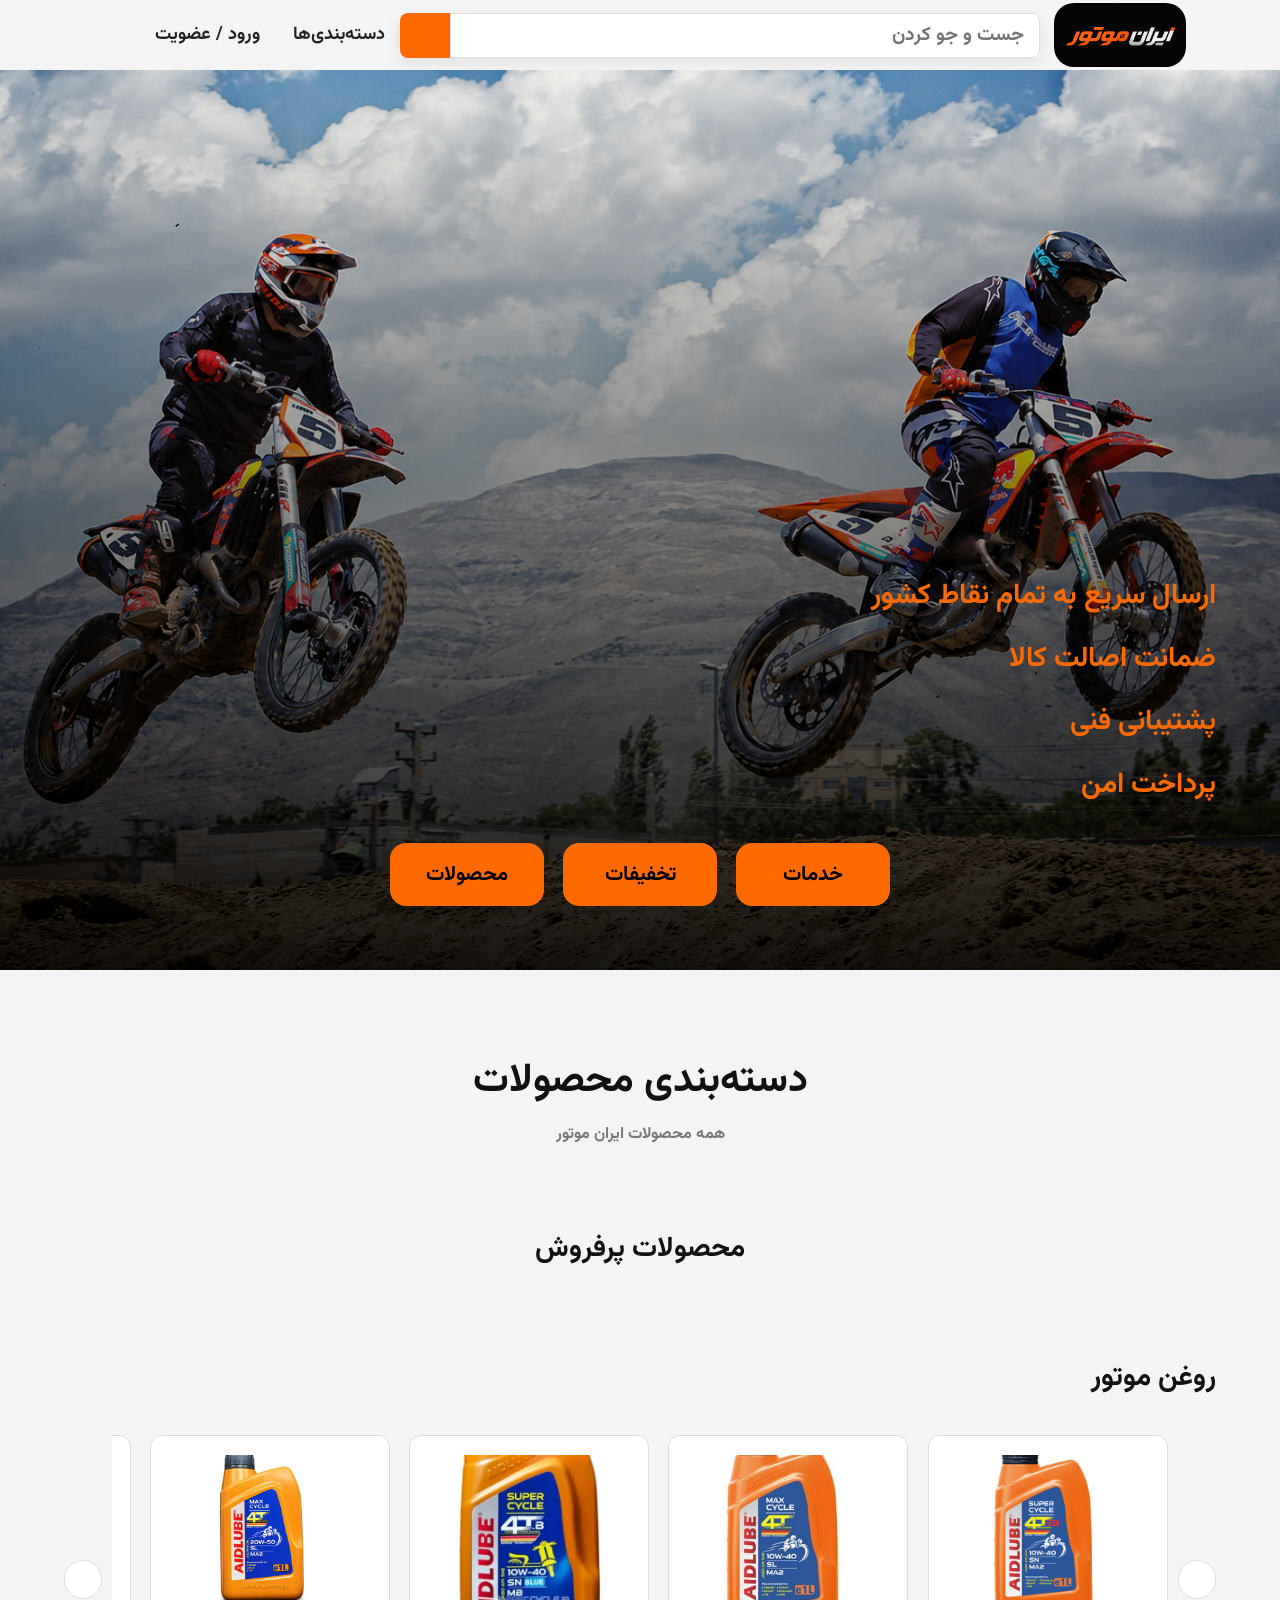
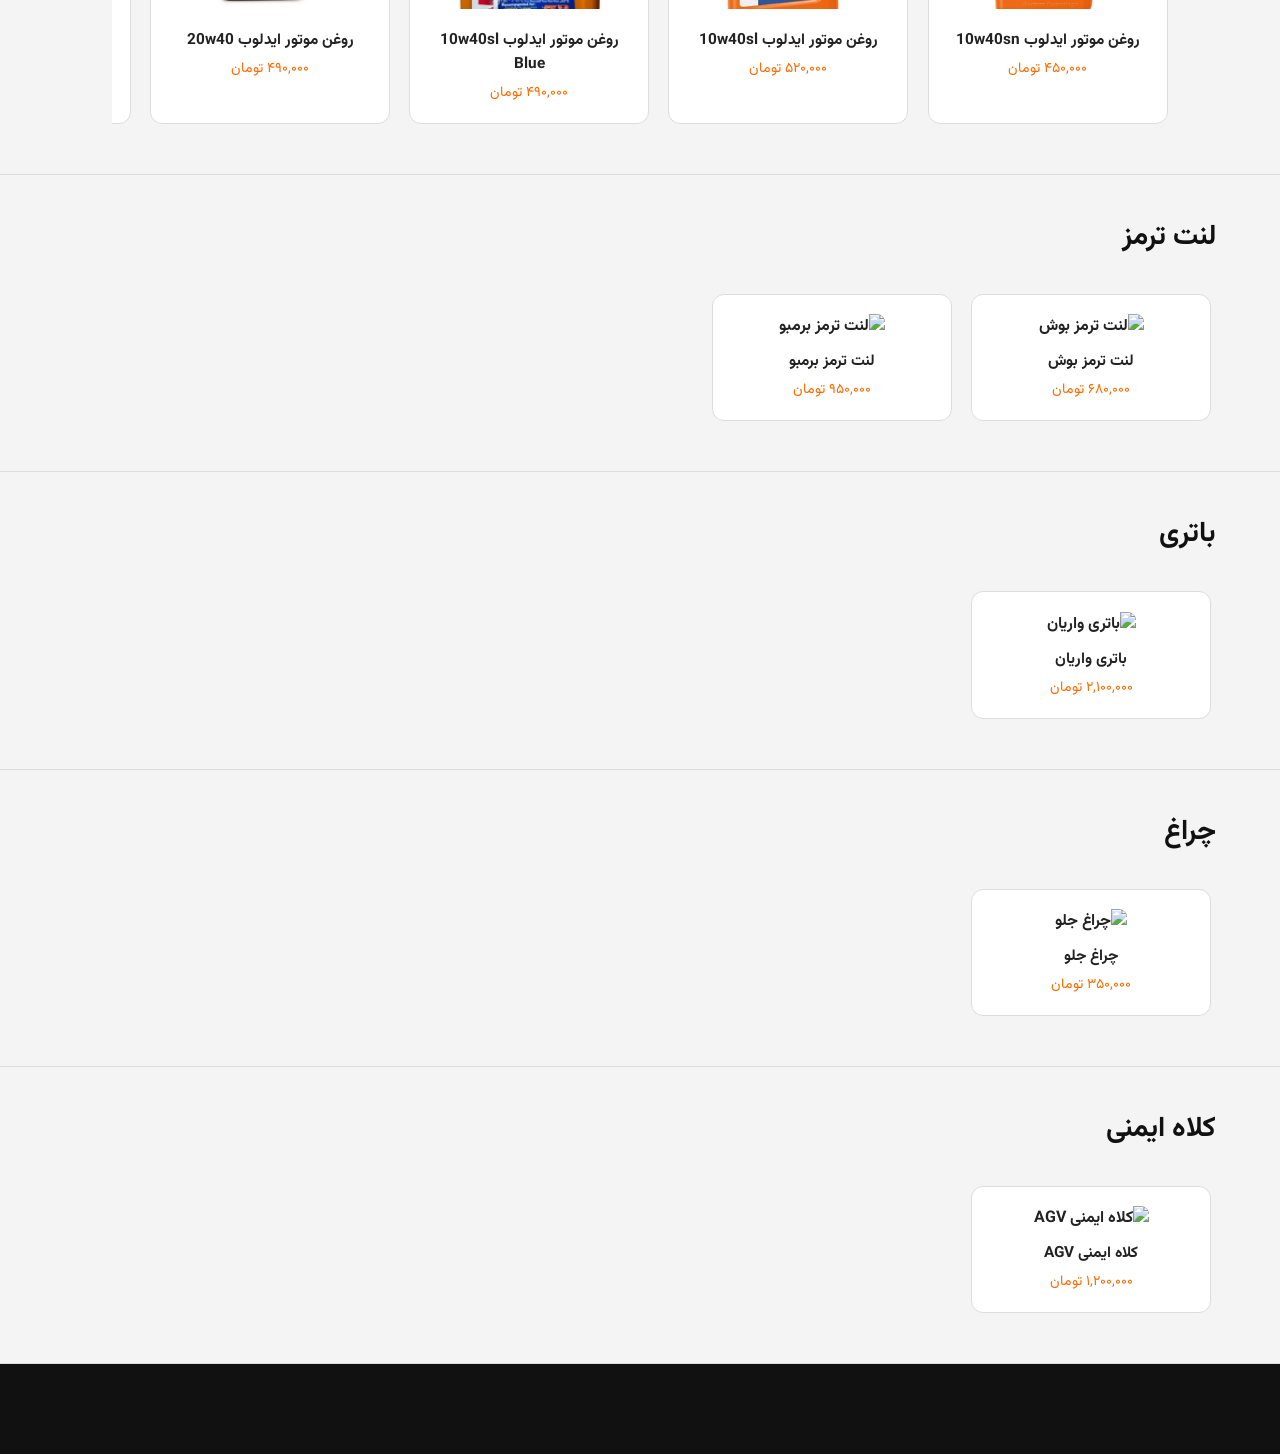
==== index.html @ cbb724d8 "First commit" ====
<!DOCTYPE html>
<html lang="en">
<head>
    <meta charset="UTF-8">
    <meta name="viewport" content="width=device-width, initial-scale=1.0">
    <script src="https://kit.fontawesome.com/5148003471.js" crossorigin="anonymous"></script>
    <title>Iran Motor</title>
    <link rel="stylesheet" href="css/style.css">
    <link rel="icon" href="img/ChatGPT Image Jul 18, 2026, 03_03_11 PM.png">
</head>
<body>
    <header>
        <div class="header">
            <div class="left" dir="rtl">
                <div class="category">
                    <div class="category-btn" id="categoryBtn">
                        <i class="fa-solid fa-bars"></i>
                        <span>دسته‌بندی‌ها</span>
                        <i class="fa-solid fa-chevron-down" id="i"></i>
                    </div>
                    <div class="category-menu" id="categoryMenu">
                        <a href="#">روغن موتور</a>
                        <a href="#">لنت ترمز</a>
                        <a href="#">باتری</a>
                        <a href="#">چراغ</a>
                        <a href="#">کلاه ایمنی</a>
                    </div>
                </div>

                <div class="login">
                    <i class="fa-regular fa-user" id="usericon"></i>
                    <span>ورود / عضویت </span>
                </div>
                <div class="cart">
                    <i class="fa-solid fa-cart-shopping"></i>
                </div>
            </div>
            <div class="center">
                <div class="search">
                    <button>
                        <i class="fa-solid fa-magnifying-glass"></i>
                    </button>
                    <input type="text" placeholder="جست و جو کردن " dir="rtl">
                </div>
            </div>
            <div class="right" dir="ltr">
                <img src="img/logo.png" alt="ایران موتور" class="logo">
            </div>
        </div>
    </header>

    <div class="main">

        <div class="hero">
            <div class="txthero" dir="rtl">
                <p>
                    ارسال سریع به تمام نقاط کشور
                    <i class="fa-solid fa-truck-fast"></i>
                </p>
                <p>
                    ضمانت اصالت کالا
                    <i class="fa-solid fa-award"></i>
                </p>
                <p>
                    پشتیبانی فنی
                    <i class="fa-solid fa-headset"></i>
                </p>
                <p>
                    پرداخت امن
                    <i class="fa-solid fa-shield-halved"></i>
                </p>
            </div>
            <div class="btnhero">
                <button class="stuffbtn">محصولات</button>
                <button class="offs">تخفیفات</button>
                <button class="khadamatbtn">خدمات</button>
            </div>
        </div>

        <section class="categories">
            <div class="section-title">
                <h2>دسته‌بندی محصولات</h2>
                <p>همه محصولات ایران موتور</p>
            </div>
        </section>

        <h2 class="slider-title" style="text-align:center; padding: 0 0 20px;">محصولات پرفروش</h2>

        <div class="categories-wrapper">

            <!-- دسته: روغن موتور -->
            <section class="products-slider" dir="rtl">
                <h2 class="slider-title">روغن موتور</h2>
                <div class="slider-wrapper">
                    <button class="slider-btn slider-btn-right" data-slider="oilSlider">
                        <i class="fa-solid fa-chevron-right"></i>
                    </button>
                    <div class="slider-track" id="oilSlider">
                        <div class="product-card">
                            <img src="img/aidlob-oil-10w40sn.png" alt="روغن موتور ایدلوب 10w40sn">
                            <h3>روغن موتور ایدلوب 10w40sn</h3>
                            <p class="price">۴۵۰,۰۰۰ تومان</p>
                        </div>
                        <div class="product-card">
                            <img src="img/aidlob-10w40sl" alt="روغن موتور ایدلوب 10w40sl">
                            <h3>روغن موتور ایدلوب 10w40sl</h3>
                            <p class="price">۵۲۰,۰۰۰ تومان</p>
                        </div>
                        <div class="product-card">
                            <img src="img/aidlob-10w40slblues.png" alt="روغن موتور ایدلوب 10w40sl Blue">
                            <h3>روغن موتور ایدلوب 10w40sl Blue</h3>
                            <p class="price">۴۹۰,۰۰۰ تومان</p>
                        </div>
                        <div class="product-card">
                            <img src="img/aidlob-20w50.png" alt="روغن موتور ایدلوب 20w40">
                            <h3>روغن موتور ایدلوب 20w40</h3>
                            <p class="price">۴۹۰,۰۰۰ تومان</p>
                        </div>
                        <div class="product-card">
                            <img src="img/niromotor-10w40sl.png" alt="روغن موتور نیرو موتور 10w40sl">
                            <h3>روغن موتور نیرو موتور 10w40sl</h3>
                            <p class="price">۴۹۰,۰۰۰ تومان</p>
                        </div>
                        <div class="product-card">
                            <img src="img/niromotor020w50sl.png" alt="روغن موتور نیرو موتور 20w50sl">
                            <h3>روغن موتور نیرو موتور 20w50sl</h3>
                            <p class="price">۴۹۰,۰۰۰ تومان</p>
                        </div>
                        <div class="product-card">
                            <img src="img/niromotor-10w30sl.png" alt="روغن موتور نیرو موتور 10-30">
                            <h3>روغن موتور نیرو موتور 10-30</h3>
                            <p class="price">۴۹۰,۰۰۰ تومان</p>
                        </div>
                        <div class="product-card">
                            <img src="img/niromotor-10w30sl.png" alt="روغن موتور نیرو موتور 10-30">
                            <h3>روغن موتور نیرو موتور 10-30</h3>
                            <p class="price">۴۹۰,۰۰۰ تومان</p>
                        </div>
                        <div class="product-card">
                            <img src="img/honda.png" alt="روغن موتور نیرو موتور 10-30">
                            <h3>روغن موتور هندا اصلی</h3>
                            <p class="price">۴۹۰,۰۰۰ تومان</p>
                        </div>
                         <div class="product-card">
                            <img src="img/yamalob.png" alt="روغن موتور نیرو موتور 10-30">
                            <h3>روغن موتور یامالوب اصلی</h3>
                            <p class="price">۴۹۰,۰۰۰ تومان</p>
                        </div>
                    </div>
                    <button class="slider-btn slider-btn-left" data-slider="oilSlider">
                        <i class="fa-solid fa-chevron-left"></i>
                    </button>
                </div>
            </section>

            <!-- دسته: لنت ترمز -->
            <section class="products-slider" dir="rtl">
                <h2 class="slider-title">لنت ترمز</h2>
                <div class="slider-wrapper">
                    <button class="slider-btn slider-btn-right" data-slider="brakeSlider">
                        <i class="fa-solid fa-chevron-right"></i>
                    </button>
                    <div class="slider-track" id="brakeSlider">
                        <div class="product-card">
                            <img src="img/product2.jpg" alt="لنت ترمز بوش">
                            <h3>لنت ترمز بوش</h3>
                            <p class="price">۶۸۰,۰۰۰ تومان</p>
                        </div>
                        <div class="product-card">
                            <img src="img/product8.jpg" alt="لنت ترمز برمبو">
                            <h3>لنت ترمز برمبو</h3>
                            <p class="price">۹۵۰,۰۰۰ تومان</p>
                        </div>
                    </div>
                    <button class="slider-btn slider-btn-left" data-slider="brakeSlider">
                        <i class="fa-solid fa-chevron-left"></i>
                    </button>
                </div>
            </section>

            <!-- دسته: باتری -->
            <section class="products-slider" dir="rtl">
                <h2 class="slider-title">باتری</h2>
                <div class="slider-wrapper">
                    <button class="slider-btn slider-btn-right" data-slider="batterySlider">
                        <i class="fa-solid fa-chevron-right"></i>
                    </button>
                    <div class="slider-track" id="batterySlider">
                        <div class="product-card">
                            <img src="img/product3.jpg" alt="باتری واریان">
                            <h3>باتری واریان</h3>
                            <p class="price">۲,۱۰۰,۰۰۰ تومان</p>
                        </div>
                    </div>
                    <button class="slider-btn slider-btn-left" data-slider="batterySlider">
                        <i class="fa-solid fa-chevron-left"></i>
                    </button>
                </div>
            </section>

            <!-- دسته: چراغ -->
            <section class="products-slider" dir="rtl">
                <h2 class="slider-title">چراغ</h2>
                <div class="slider-wrapper">
                    <button class="slider-btn slider-btn-right" data-slider="lightSlider">
                        <i class="fa-solid fa-chevron-right"></i>
                    </button>
                    <div class="slider-track" id="lightSlider">
                        <div class="product-card">
                            <img src="img/product4.jpg" alt="چراغ جلو">
                            <h3>چراغ جلو</h3>
                            <p class="price">۳۵۰,۰۰۰ تومان</p>
                        </div>
                    </div>
                    <button class="slider-btn slider-btn-left" data-slider="lightSlider">
                        <i class="fa-solid fa-chevron-left"></i>
                    </button>
                </div>
            </section>

            <!-- دسته: کلاه ایمنی -->
            <section class="products-slider" dir="rtl">
                <h2 class="slider-title">کلاه ایمنی</h2>
                <div class="slider-wrapper">
                    <button class="slider-btn slider-btn-right" data-slider="helmetSlider">
                        <i class="fa-solid fa-chevron-right"></i>
                    </button>
                    <div class="slider-track" id="helmetSlider">
                        <div class="product-card">
                            <img src="img/product5.jpg" alt="کلاه ایمنی AGV">
                            <h3>کلاه ایمنی AGV</h3>
                            <p class="price">۱,۲۰۰,۰۰۰ تومان</p>
                        </div>
                    </div>
                    <button class="slider-btn slider-btn-left" data-slider="helmetSlider">
                        <i class="fa-solid fa-chevron-left"></i>
                    </button>
                </div>
            </section>

        </div><!-- پایان categories-wrapper -->

    </div><!-- پایان main -->

    <footer>
        <div class="footer"></div>
    </footer>

    <script src="js/scipt.js"></script>
</body>
</html>
---- css/style.css ----
@font-face {
    font-family: "vazirRegular";
    src: url(/font/Vazirmatn-Regular.ttf);
    font-weight: 400;
}
@font-face {
    font-family: "vazirBold";
    src: url(/font/Vazirmatn-Bold.ttf);
    font-weight: 700;
}
*{
    margin: 0;
    padding: 0;
    box-sizing: border-box;
}
:root{
    --primary: #FF6A00;
    --primary-hover: #FF8C1A;
    --dark: #111111;
    --dark-light: #1E1E1E;
    --background: #F4F4F4;
    --card: #FFFFFF;
    --text: #222222;
    --text-light: #777777;
    --border: #DDDDDD;
    --success: #28A745;
    --danger: #DC3545;
}

body{
    background: var(--background);
    font-family: "vazirBold", sans-serif;
    color: var(--text);
}

.header{
    width: 100%;
    height: 70px;
    display: flex;
    align-items: center;
    justify-content: space-between;
    padding: 0 80px;
    position: relative;
    z-index: 1001;
}

.left{
    height: 100%;
    flex: 1;
    display: flex;
    justify-content: flex-start;
    align-items: center;
    gap: 10px;
    font-family: "vazirBold", sans-serif;
    font-size: large;
}
.center{
    height: 100%;
    flex: 2;
    display: flex;
    justify-content: center;
    align-items: center;
}
.right{
    height: 100%;
    flex: 0.5;
    display: flex;
    justify-content: center;
    align-items: center;
}
.logo{
    height:clamp(45px,5vw,70px);
    width: auto;
    border-radius: 20px;
}

.main{
    width: 100%;
    /* min-height: 200vh; */
    background: var(--background);
    overflow-x: hidden;
}

.footer{
    width: 100%;
    height: 10vh;
    background: var(--dark);
}
.txtlogo{
    font-size: x-large;
    padding: 20px;
}
.search{
    width: 100%;
    max-width: 700px;
    display: flex;
    align-items: center;
    box-shadow:0 5px 15px rgba(0,0,0,.08);
}
.search input{
    flex: 1;
    height: 45px;
    border: 1px solid #ddd;
    border-radius: 0 8px 8px 0;
    padding: 0 15px;
    outline: none;
    font-family: "vazirBold", sans-serif;
    font-size: clamp(14px, 1.5vw, 20px);
    
}
.search button{
    width: 50px;
    height: 45px;
    border: none;
    background: var(--primary);
    color: white;
    border-radius: 8px 0 0 8px;
    cursor: pointer;
}
.category{
    display: flex;
    align-items: center;
    gap: 8px;
    cursor: pointer;
    padding: 10px 15px;
    border-radius: 8px;
    transition: 0.3s;
    position: relative;
}
.category:hover{
    background: #ececec;
}
.cart{
    width: 45px;
    height: 45px;
    display: flex;
    justify-content: center;
    align-items: center;
    border-radius: 8px;
    cursor: pointer;
    transition: 0.3s;
}
.cart:hover{
    background: #ececec;
}
.login{
    display: flex;
    align-items: center;
    gap: 8px;
    cursor: pointer;
    transition: 0.3s;
    border-radius: 8px;
}
.login:hover{
    background: #ececec;
}
.category-menu{
    position: absolute;
    top: 55px;
    right: 0;
    width: 220px;
    background: white;
    border-radius: 10px;
    box-shadow: 0 5px 15px rgba(0,0,0,.15);
    display: none;
    overflow: hidden;
    z-index: 2000;
}
.category-menu a{
    display: block;
    padding: 15px;
    color: #222;
    text-decoration: none;
    transition: .3s;
}
.category-menu a:hover{
    background: #f3f3f3;
}
.show{
    display: block;
}

.hero{
    width: 100%;
    min-height: 100svh;
    min-height: 100vh;
    min-height: 100dvh;
    display: flex;
    flex-direction: column;
    background:
        linear-gradient(to top, rgba(0,0,0,.9), transparent),
        url("../img/IMG_9050.PNG") center/cover no-repeat;
    
    justify-content: flex-end;
    gap: clamp(20px, 4vh, 60px);
    opacity: 0;
    z-index: 1;
    animation: heroFade 1.2s ease forwards;
    padding: clamp(20px, 5vw, 80px);
    position: relative;
}

@keyframes heroFade{
    from{ opacity: 0; transform: translateY(40px); }
    to{ opacity: 1; transform: translateY(0); }
}

.stuffbtn, .offs, .khadamatbtn{
    padding: clamp(10px, 1.2vw, 20px) clamp(20px, 2.5vw, 40px);
    width: clamp(120px, 12vw, 180px);;
    font-size: clamp(14px, 1.6vw, 26px);
    font-family: "vazirBold", sans-serif;
    background-color: var(--primary);
    border: none;
    border-radius: 16px;
}
.stuffbtn:hover, .offs:hover, .khadamatbtn:hover{
    cursor: pointer;
    background: var(--primary-hover);
    transition: 0.3s;
}

@keyframes herobtnfade{
    from{ opacity: 0; transform: translateY(40px); }
    to{ opacity: 1; transform: translateY(0); }
}

.txthero{
    font-family: "vazirBold", sans-serif;
    color: #FF6A00;
    display: flex;
    flex-direction: column;
    align-items: right;
    gap: clamp(10px, 1.5vw, 20px);
    align-self: flex-end;
    
}
.txthero p{
    display: flex;
    align-items: center;
    gap: 8px;
    white-space: nowrap;
    font-size: clamp(11px, 2.2vw, 32px);
}

.btnhero{
    display: flex;
    flex-direction: row;
    align-items: center;
    justify-content: center;
    flex-wrap: wrap;
    gap: clamp(10px, 1.5vw, 25px);
    opacity: 0;
    animation: herobtnfade 2s ease forwards;
}

/* risponsive */
@media (max-width:768px){
    .header{
        padding: 0 20px;
        flex-direction: column;
        height: auto;
        gap: 15px;
    }
    .search{
        max-width: 100%;
    }
    .hero{
        min-height: 60vh;
        height: auto;
        width: 100%;
        gap: clamp(15px, 3vh, 30px);
        padding: clamp(15px, 5vw, 30px);
        background-position:100% center;
    }
    .login span{
        display: none;
    }
    .login{
        width: 45px;
        height: 45px;
        display: flex;
        align-items: center;
        justify-content: center;
        gap: 8px;
        cursor: pointer;
        transition: 0.3s;
        border-radius: 8px;
    }
    .category-btn span{
        display: none;
    }
    .category-btn #i{
        display: none;
    }
    .logo{
        height: 45px;
    }
    .left,
    .center,
    .right{
        width: 100%;
    }
    .right{
        order: 1;
    }
    .left{
        order: 2;
    }
    .center{
        order: 3;
    }
    .txthero p{
        font-size: clamp(11px, 3vw, 18px);
    }
    .btnhero{
        gap: clamp(8px, 2vw, 15px);
    }
}
@media (max-width:992px){
    .header {
        padding: 0 40px;
    }
    .category-cards{

    grid-template-columns:repeat(2,1fr);

    }
}
@media (max-width:576px){
    .header{
        padding: 0 12px;
    }
    .category-cards{

    grid-template-columns:1fr;

    }
}
.section-title{
    font-family: "vazirBold" , sans-serif;
    text-align: center;

}
.categories{
    width:100%;
    padding:80px 8%;
}
.section-title h2{
    font-size:40px;
    color:var(--dark);
}
.section-title p{
    color:var(--text-light);
    margin-top:10px;
}
.category-cards{
    display: flex;
    flex-direction: column;
    gap: 20px;
    background: var(--background);
    border-radius:15px;
    padding:25px;
    text-align:center;
    cursor:pointer;
    transition:.3s;
    box-shadow:0 5px 20px rgba(0,0,0,.08);
}
.category-card img{
    height: 90px;
    width: 90px;
    object-fit: contain;
    margin-bottom: 20px;
}
.category-card h3{
    font-size: 20px;
}
.category-card:hover{
    transform:translateY(-8px);
    box-shadow:0 12px 30px rgba(0,0,0,.15);
}
.products-slider{
    width: 100%;
    padding: clamp(20px, 4vw, 40px) clamp(20px, 5vw, 80px);
    background: var(--background);
    border-bottom: 1px solid var(--border);
}

.slider-title{
    font-family: "vazirBold", sans-serif;
    font-size: clamp(18px, 2.2vw, 28px);
    color: var(--dark);
    margin-bottom: clamp(15px, 2vw, 25px);
    text-align: right;
}

.slider-wrapper{
    position: relative;
    display: flex;
    align-items: center;
    gap: 10px;
}

.slider-track{
    display: flex;
    gap: clamp(15px, 1.5vw, 25px);
    overflow-x: auto;
    scroll-behavior: smooth;
    scroll-snap-type: x mandatory;
    padding: 10px 5px;
    /* اسکرول‌بار رو مخفی کن */
    scrollbar-width: none;
    -ms-overflow-style: none;
    flex: 1 1 0;
    min-width: 0;
}
.slider-track::-webkit-scrollbar{
    display: none;
}

.product-card{
    flex: 0 0 auto;
    scroll-snap-align: start;
    width: clamp(160px, 20vw, 240px);
    background: var(--card);
    border: 1px solid var(--border);
    border-radius: 12px;
    padding: clamp(12px, 1.5vw, 20px);
    text-align: center;
    transition: 0.3s;
    cursor: pointer;
}
.product-card:hover{
    box-shadow: 0 8px 20px rgba(0,0,0,.1);
    transform: translateY(-5px);
}
.product-card img{
    width: 100%;
    height: clamp(100px, 12vw, 160px);
    object-fit: cover;
    border-radius: 8px;
    margin-bottom: 10px;
}
.product-card h3{
    font-family: "vazirBold", sans-serif;
    font-size: clamp(13px, 1.2vw, 17px);
    color: var(--text);
    margin-bottom: 6px;
}
.product-card .price{
    font-family: "vazirRegular", sans-serif;
    font-size: clamp(12px, 1.1vw, 15px);
    color: var(--primary);
}

.slider-btn{
    flex-shrink: 0;
    width: clamp(35px, 3vw, 45px);
    height: clamp(35px, 3vw, 45px);
    border-radius: 50%;
    border: 1px solid var(--border);
    background: var(--card);
    color: var(--primary);
    font-size: clamp(14px, 1.3vw, 18px);
    display: flex;
    align-items: center;
    justify-content: center;
    cursor: pointer;
    transition: 0.3s;
    z-index: 5;
}
.slider-btn:hover{
    background: var(--primary);
    color: white;
}

@media (max-width: 768px){
    .slider-btn{
        display: none; /* تو موبایل کاربر با انگشت سوایپ می‌کنه */
    }
    .product-card{
        width: clamp(140px, 42vw, 180px);
    }
}
.slider-track h3{
    font-family: "vazirBold" , sans-serif;
}
.slider-track p{
    font-family: "vazirRegular" , sans-serif;
}
.categories-wrapper{
    width: 100%;
    display: flex;
    flex-direction: column;
    min-width: 0;
}
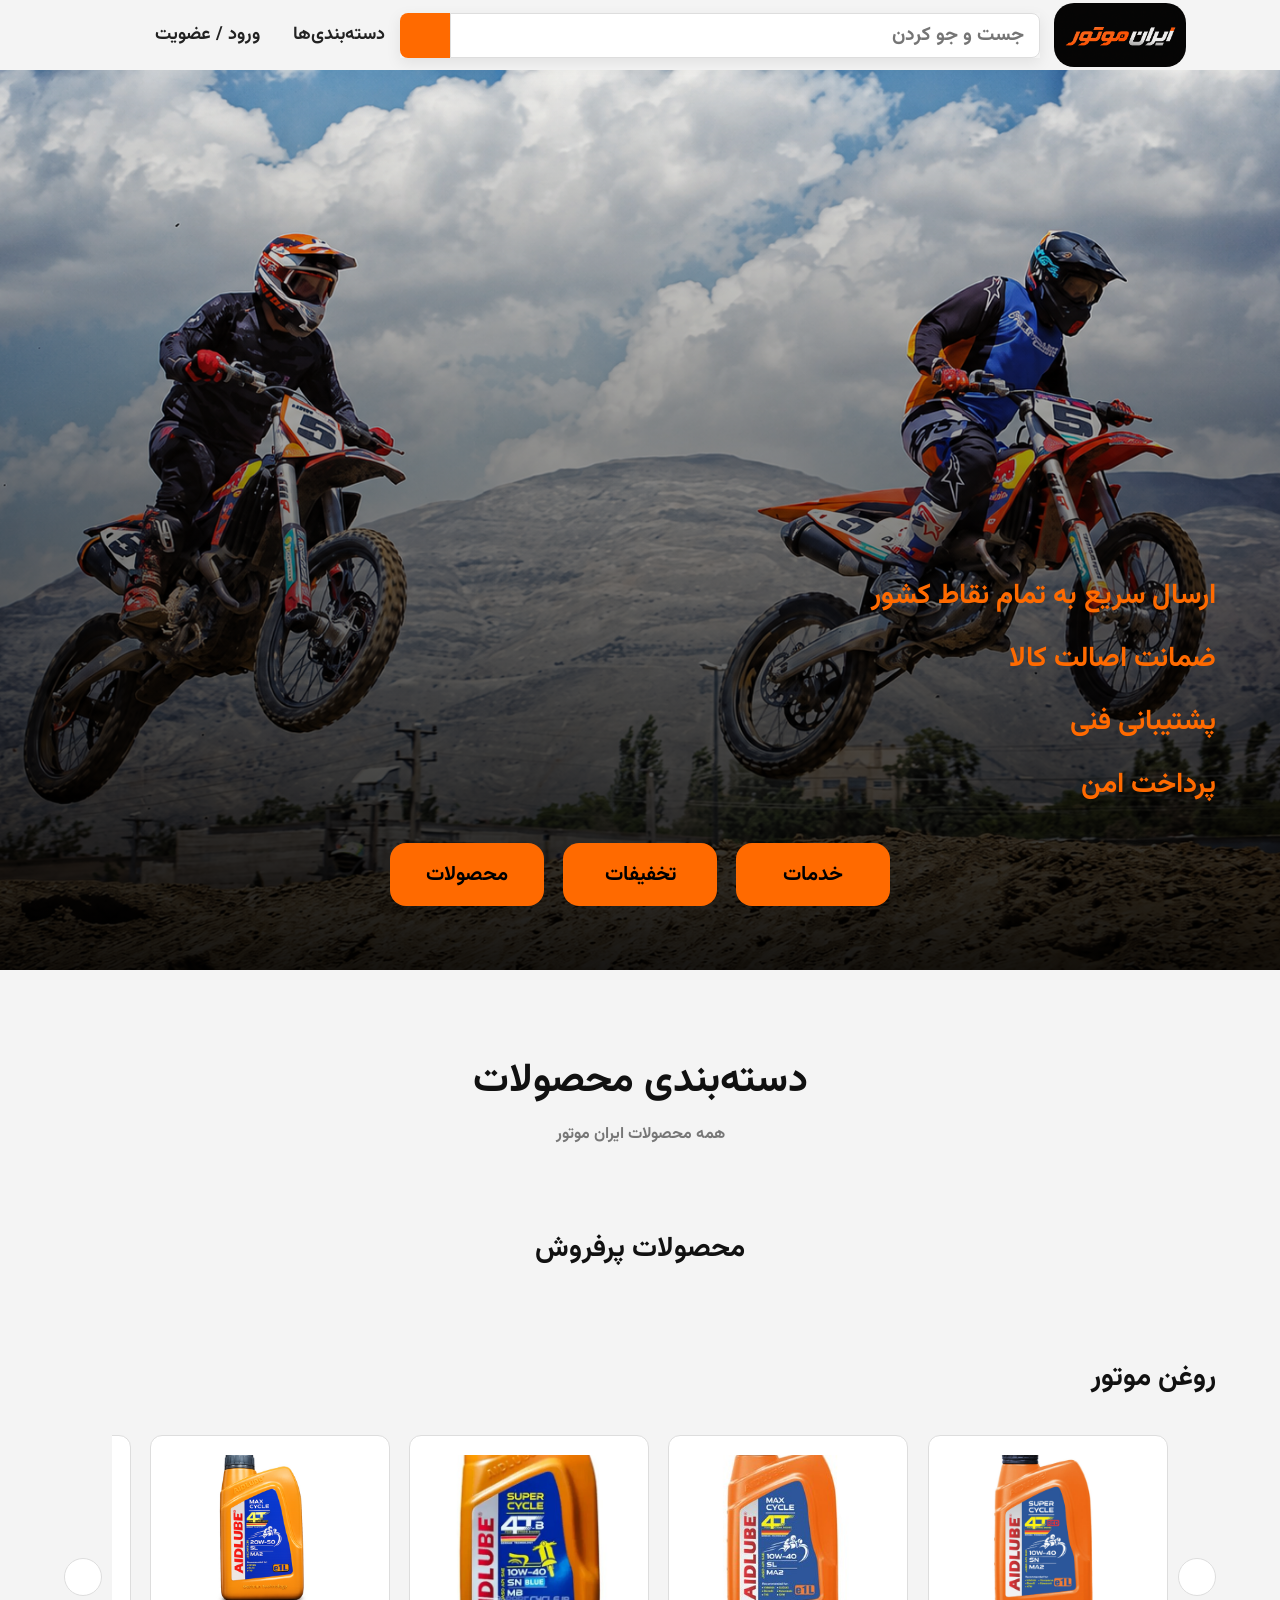
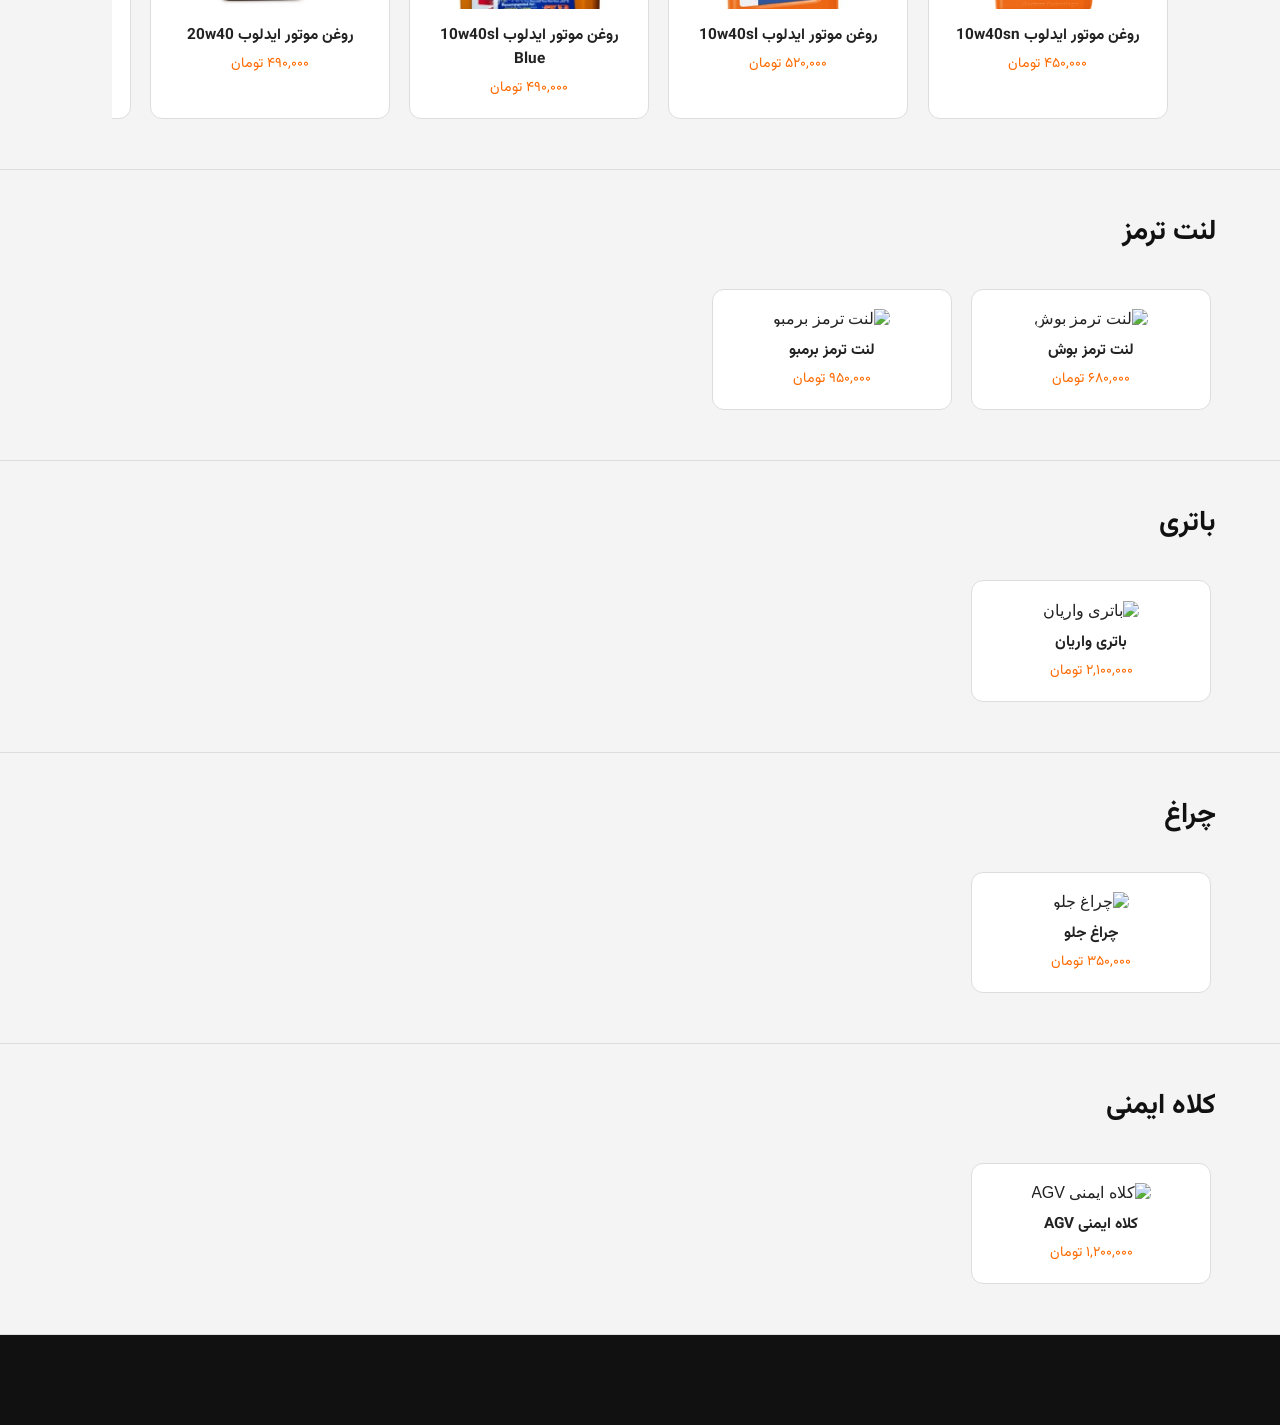
==== commit 9beb02d0: "1" ====
--- a/index.html
+++ b/index.html
@@ -5,6 +5,8 @@
     <meta name="viewport" content="width=device-width, initial-scale=1.0">
     <script src="https://kit.fontawesome.com/5148003471.js" crossorigin="anonymous"></script>
     <title>Iran Motor</title>
+    <link rel="preconnect" href="https://fonts.googleapis.com">
+    <link href="https://cdn.jsdelivr.net/gh/rastikerdar/vazirmatn@v33.003/Farsi-Digits/font-face.css" rel="stylesheet" type="text/css" />
     <link rel="stylesheet" href="css/style.css">
     <link rel="icon" href="img/ChatGPT Image Jul 18, 2026, 03_03_11 PM.png">
 </head>
--- a/css/style.css
+++ b/css/style.css
@@ -493,4 +493,7 @@
     display: flex;
     flex-direction: column;
     min-width: 0;
+}
+body{
+    font-family: "Vazirmatn", sans-serif;
 }
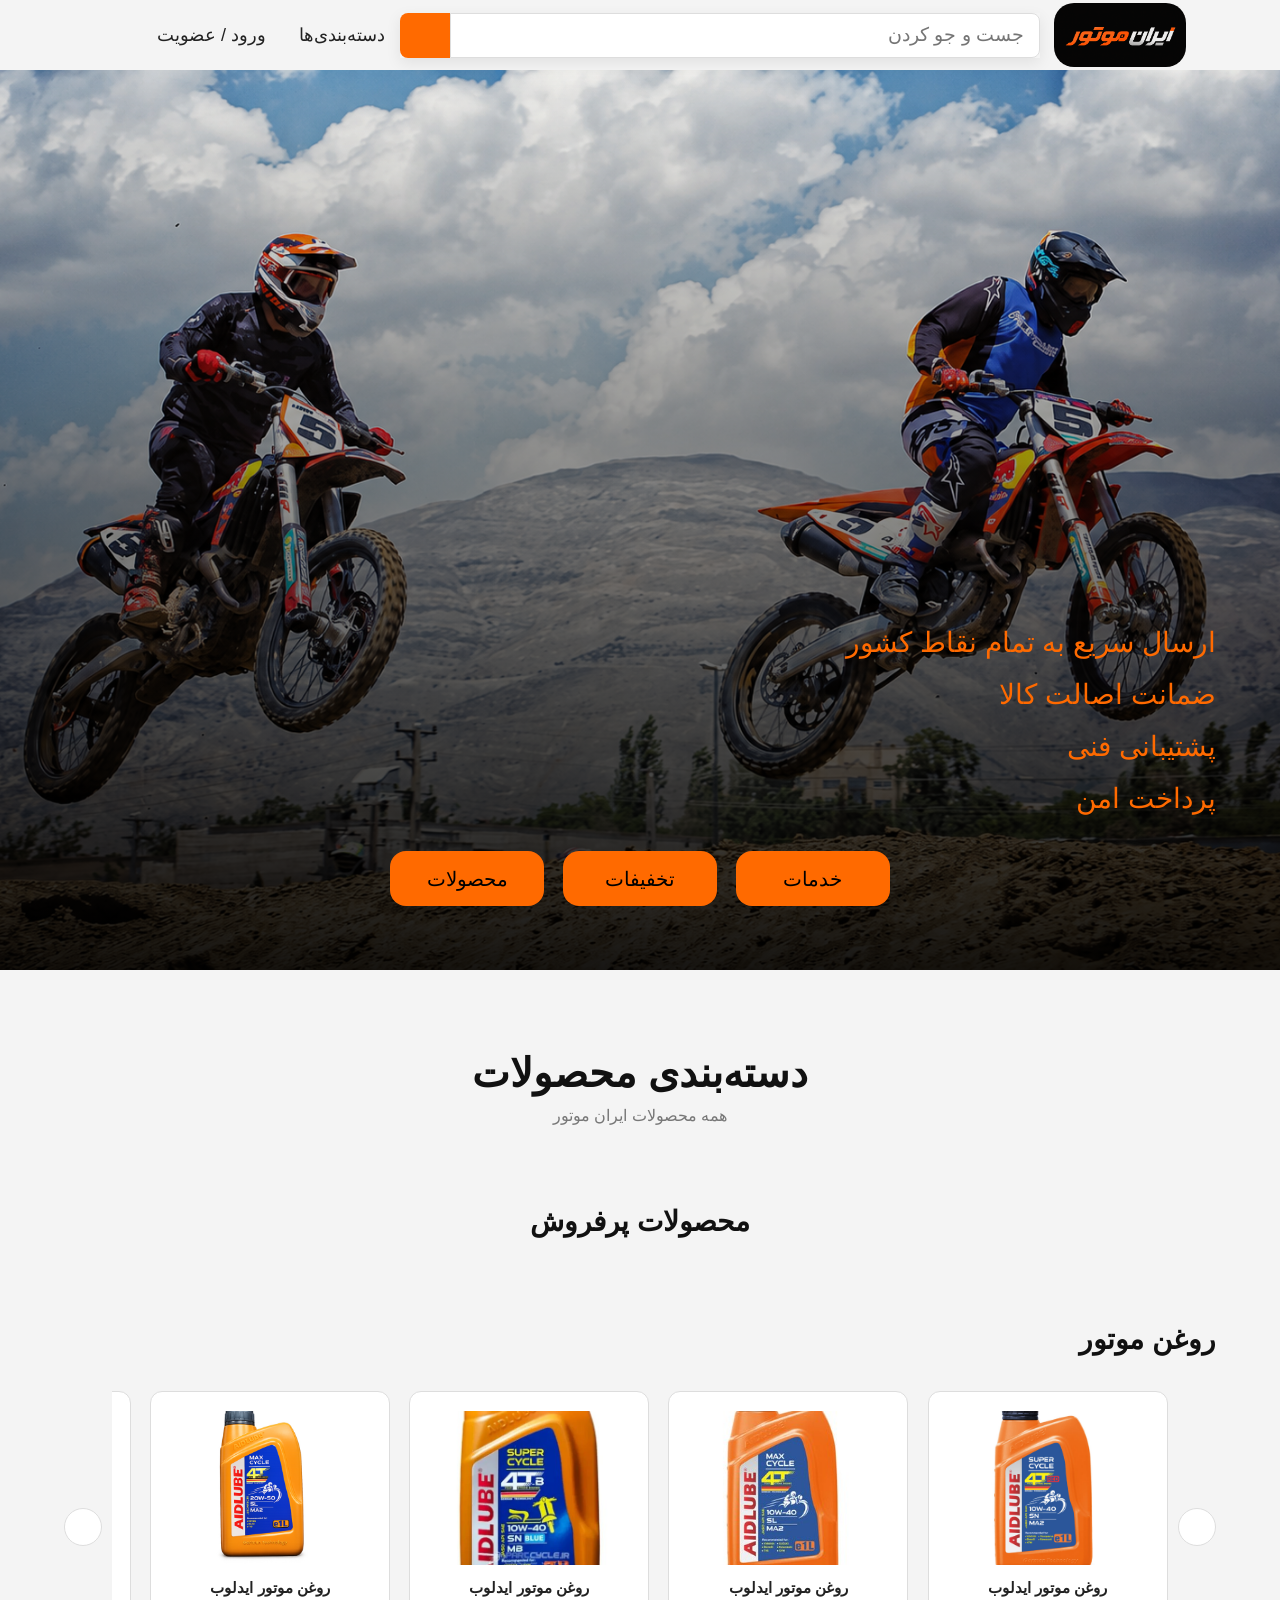
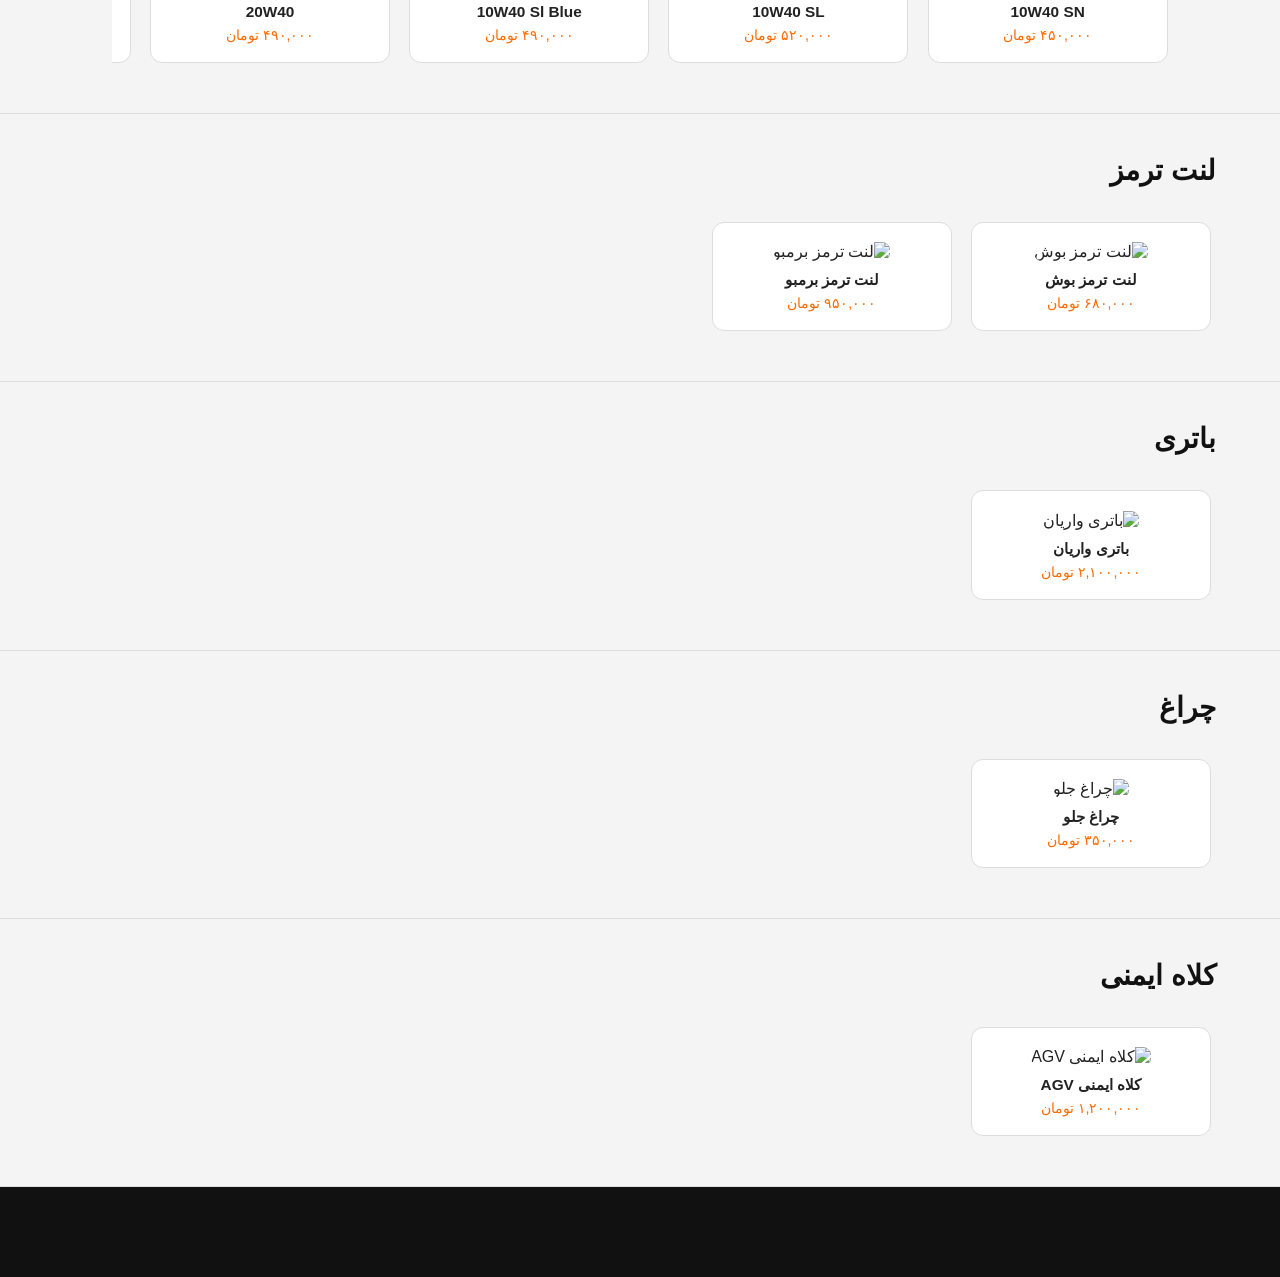
==== commit 632b99be: "fix products text" ====
--- a/index.html
+++ b/index.html
@@ -6,7 +6,7 @@
     <script src="https://kit.fontawesome.com/5148003471.js" crossorigin="anonymous"></script>
     <title>Iran Motor</title>
     <link rel="preconnect" href="https://fonts.googleapis.com">
-    <link href="https://cdn.jsdelivr.net/gh/rastikerdar/vazirmatn@v33.003/Farsi-Digits/font-face.css" rel="stylesheet" type="text/css" />
+    <link href="https://lib.arvancloud.ir/vazir-font/33.003/UI/Vazirmatn-UI-font-face.css" rel="stylesheet" type="text/css" />
     <link rel="stylesheet" href="css/style.css">
     <link rel="icon" href="img/ChatGPT Image Jul 18, 2026, 03_03_11 PM.png">
 </head>
@@ -100,42 +100,44 @@
                     <div class="slider-track" id="oilSlider">
                         <div class="product-card">
                             <img src="img/aidlob-oil-10w40sn.png" alt="روغن موتور ایدلوب 10w40sn">
-                            <h3>روغن موتور ایدلوب 10w40sn</h3>
+                            <h3>روغن موتور ایدلوب</h3>
+                            <h3>10W40 SN</h3>
                             <p class="price">۴۵۰,۰۰۰ تومان</p>
                         </div>
                         <div class="product-card">
                             <img src="img/aidlob-10w40sl" alt="روغن موتور ایدلوب 10w40sl">
-                            <h3>روغن موتور ایدلوب 10w40sl</h3>
+                            <h3>روغن موتور ایدلوب</h3>
+                            <h3>10W40 SL</h3>
                             <p class="price">۵۲۰,۰۰۰ تومان</p>
                         </div>
                         <div class="product-card">
                             <img src="img/aidlob-10w40slblues.png" alt="روغن موتور ایدلوب 10w40sl Blue">
-                            <h3>روغن موتور ایدلوب 10w40sl Blue</h3>
+                            <h3>روغن موتور ایدلوب</h3>
+                            <h3>10W40 Sl Blue</h3>
                             <p class="price">۴۹۰,۰۰۰ تومان</p>
                         </div>
                         <div class="product-card">
                             <img src="img/aidlob-20w50.png" alt="روغن موتور ایدلوب 20w40">
-                            <h3>روغن موتور ایدلوب 20w40</h3>
+                            <h3>روغن موتور ایدلوب</h3>
+                            <h3>20W40</h3>
                             <p class="price">۴۹۰,۰۰۰ تومان</p>
                         </div>
                         <div class="product-card">
                             <img src="img/niromotor-10w40sl.png" alt="روغن موتور نیرو موتور 10w40sl">
-                            <h3>روغن موتور نیرو موتور 10w40sl</h3>
+                            <h3>روغن موتور نیرو موتور</h3>
+                            <h3>10W40 Sl</h3>
                             <p class="price">۴۹۰,۰۰۰ تومان</p>
                         </div>
                         <div class="product-card">
                             <img src="img/niromotor020w50sl.png" alt="روغن موتور نیرو موتور 20w50sl">
-                            <h3>روغن موتور نیرو موتور 20w50sl</h3>
+                            <h3>روغن موتور نیرو موتور</h3>
+                            <h3>20W50 SL</h3>
                             <p class="price">۴۹۰,۰۰۰ تومان</p>
                         </div>
                         <div class="product-card">
                             <img src="img/niromotor-10w30sl.png" alt="روغن موتور نیرو موتور 10-30">
-                            <h3>روغن موتور نیرو موتور 10-30</h3>
-                            <p class="price">۴۹۰,۰۰۰ تومان</p>
-                        </div>
-                        <div class="product-card">
-                            <img src="img/niromotor-10w30sl.png" alt="روغن موتور نیرو موتور 10-30">
-                            <h3>روغن موتور نیرو موتور 10-30</h3>
+                            <h3>روغن موتور نیرو موتور</h3>
+                            <h3>10W30</h3>
                             <p class="price">۴۹۰,۰۰۰ تومان</p>
                         </div>
                         <div class="product-card">
--- a/css/style.css
+++ b/css/style.css
@@ -1,11 +1,11 @@
 @font-face {
     font-family: "vazirRegular";
-    src: url(/font/Vazirmatn-Regular.ttf);
+    src: url(https://lib.arvancloud.ir/vazir-font/33.003/fonts/ttf/Vazirmatn-Regular.ttf);
     font-weight: 400;
 }
 @font-face {
     font-family: "vazirBold";
-    src: url(/font/Vazirmatn-Bold.ttf);
+    src: url(https://lib.arvancloud.ir/vazir-font/33.003/fonts/ttf/Vazirmatn-Bold.ttf);
     font-weight: 700;
 }
 *{
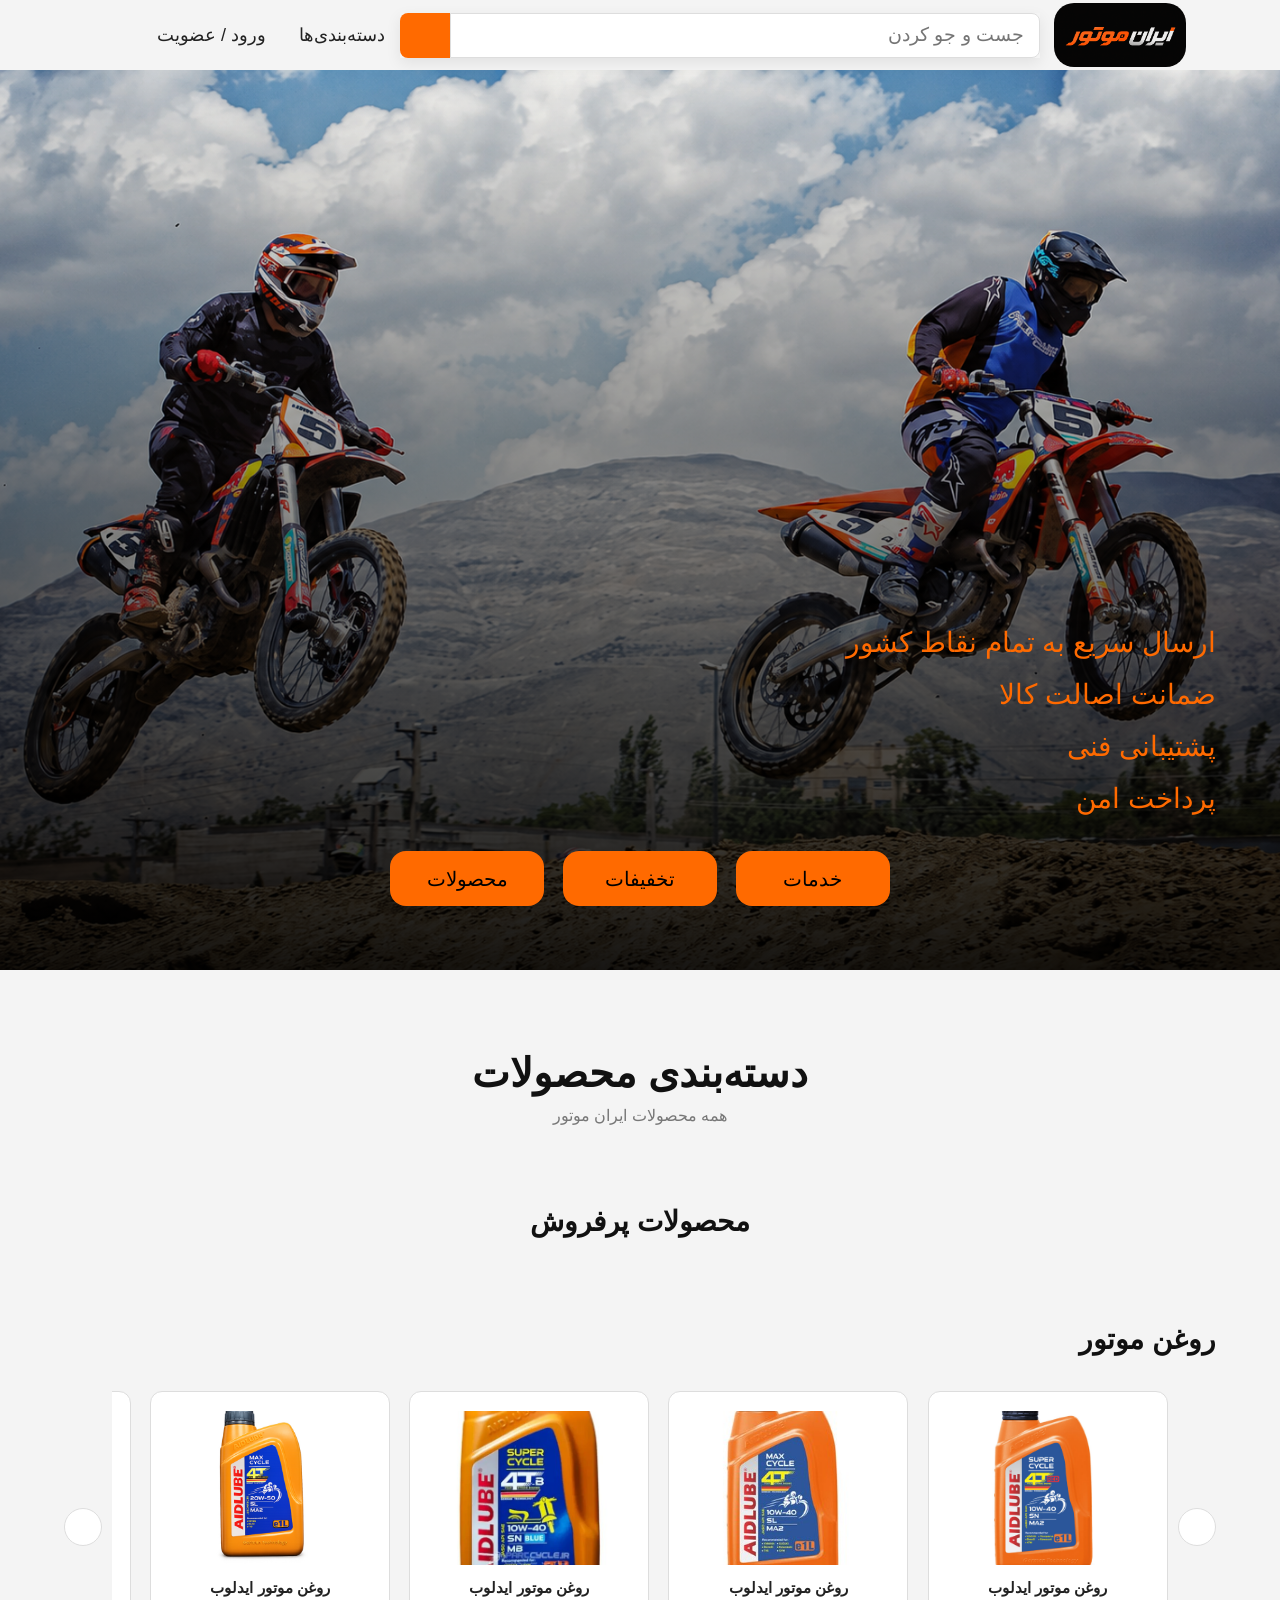
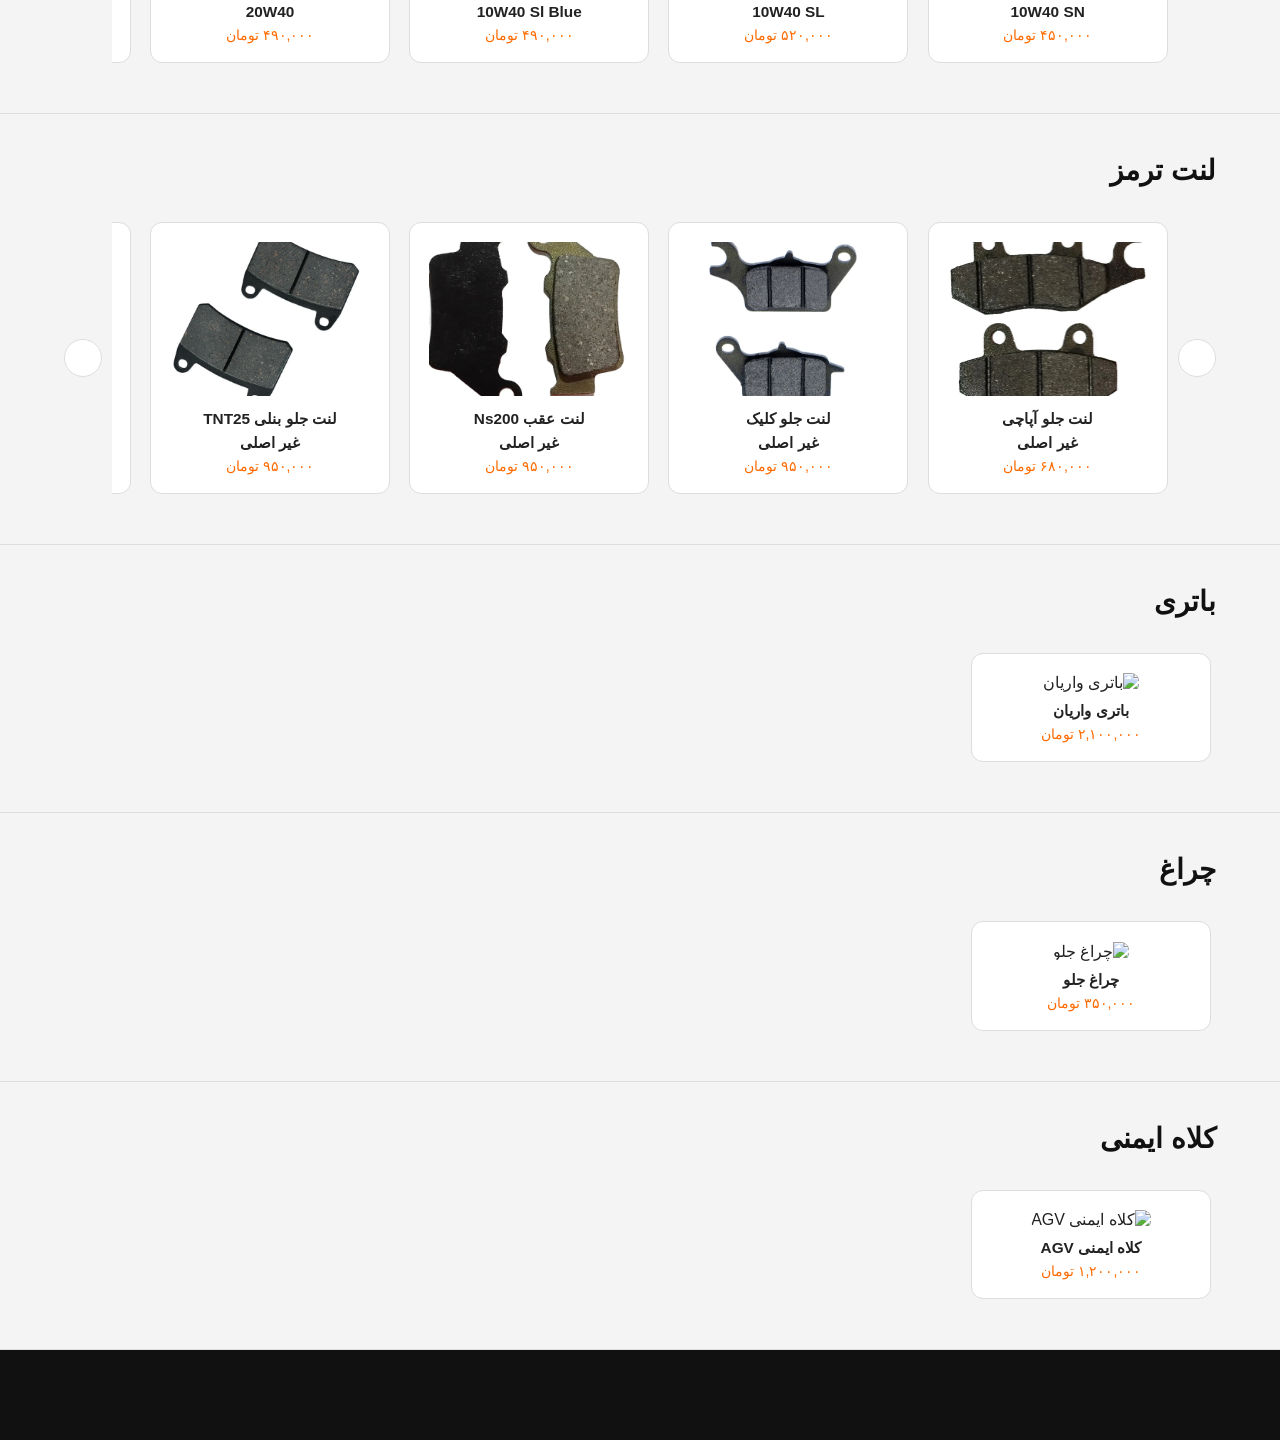
==== commit c7325749: "Add new products for Lent" ====
--- a/index.html
+++ b/index.html
@@ -99,54 +99,54 @@
                     </button>
                     <div class="slider-track" id="oilSlider">
                         <div class="product-card">
-                            <img src="img/aidlob-oil-10w40sn.png" alt="روغن موتور ایدلوب 10w40sn">
+                            <img src="img/oil/aidlob-oil-10w40sn.png" alt="روغن موتور ایدلوب 10w40sn">
                             <h3>روغن موتور ایدلوب</h3>
                             <h3>10W40 SN</h3>
                             <p class="price">۴۵۰,۰۰۰ تومان</p>
                         </div>
                         <div class="product-card">
-                            <img src="img/aidlob-10w40sl" alt="روغن موتور ایدلوب 10w40sl">
+                            <img src="img/oil/aidlob-10w40sl" alt="روغن موتور ایدلوب 10w40sl">
                             <h3>روغن موتور ایدلوب</h3>
                             <h3>10W40 SL</h3>
                             <p class="price">۵۲۰,۰۰۰ تومان</p>
                         </div>
                         <div class="product-card">
-                            <img src="img/aidlob-10w40slblues.png" alt="روغن موتور ایدلوب 10w40sl Blue">
+                            <img src="img/oil/aidlob-10w40slblues.png" alt="روغن موتور ایدلوب 10w40sl Blue">
                             <h3>روغن موتور ایدلوب</h3>
                             <h3>10W40 Sl Blue</h3>
                             <p class="price">۴۹۰,۰۰۰ تومان</p>
                         </div>
                         <div class="product-card">
-                            <img src="img/aidlob-20w50.png" alt="روغن موتور ایدلوب 20w40">
+                            <img src="img/oil/aidlob-20w50.png" alt="روغن موتور ایدلوب 20w40">
                             <h3>روغن موتور ایدلوب</h3>
                             <h3>20W40</h3>
                             <p class="price">۴۹۰,۰۰۰ تومان</p>
                         </div>
                         <div class="product-card">
-                            <img src="img/niromotor-10w40sl.png" alt="روغن موتور نیرو موتور 10w40sl">
+                            <img src="img/oil/niromotor-10w40sl.png" alt="روغن موتور نیرو موتور 10w40sl">
                             <h3>روغن موتور نیرو موتور</h3>
                             <h3>10W40 Sl</h3>
                             <p class="price">۴۹۰,۰۰۰ تومان</p>
                         </div>
                         <div class="product-card">
-                            <img src="img/niromotor020w50sl.png" alt="روغن موتور نیرو موتور 20w50sl">
+                            <img src="img/oil/niromotor020w50sl.png" alt="روغن موتور نیرو موتور 20w50sl">
                             <h3>روغن موتور نیرو موتور</h3>
                             <h3>20W50 SL</h3>
                             <p class="price">۴۹۰,۰۰۰ تومان</p>
                         </div>
                         <div class="product-card">
-                            <img src="img/niromotor-10w30sl.png" alt="روغن موتور نیرو موتور 10-30">
+                            <img src="img/oil/niromotor-10w30sl.png" alt="روغن موتور نیرو موتور 10-30">
                             <h3>روغن موتور نیرو موتور</h3>
                             <h3>10W30</h3>
                             <p class="price">۴۹۰,۰۰۰ تومان</p>
                         </div>
                         <div class="product-card">
-                            <img src="img/honda.png" alt="روغن موتور نیرو موتور 10-30">
+                            <img src="img/oil/honda.png" alt="روغن موتور نیرو موتور 10-30">
                             <h3>روغن موتور هندا اصلی</h3>
                             <p class="price">۴۹۰,۰۰۰ تومان</p>
                         </div>
                          <div class="product-card">
-                            <img src="img/yamalob.png" alt="روغن موتور نیرو موتور 10-30">
+                            <img src="img/oil/yamalob.png" alt="روغن موتور نیرو موتور 10-30">
                             <h3>روغن موتور یامالوب اصلی</h3>
                             <p class="price">۴۹۰,۰۰۰ تومان</p>
                         </div>
@@ -166,13 +166,51 @@
                     </button>
                     <div class="slider-track" id="brakeSlider">
                         <div class="product-card">
-                            <img src="img/product2.jpg" alt="لنت ترمز بوش">
-                            <h3>لنت ترمز بوش</h3>
+                            <img src="img/lent/jolo-appache.webp" alt="لنت ترمز بوش">
+                            <h3>لنت جلو آپاچی</h3>
+                            <h3>غیر اصلی</h3>
                             <p class="price">۶۸۰,۰۰۰ تومان</p>
                         </div>
                         <div class="product-card">
-                            <img src="img/product8.jpg" alt="لنت ترمز برمبو">
-                            <h3>لنت ترمز برمبو</h3>
+                            <img src="img/lent/jolo-click.png" alt="لنت ترمز برمبو">
+                            <h3>لنت جلو کلیک</h3>
+                            <h3>غیر اصلی</h3>
+                            <p class="price">۹۵۰,۰۰۰ تومان</p>
+                        </div>
+                        <div class="product-card">
+                            <img src="img/lent/aghab-ns.png" alt="لنت ترمز برمبو">
+                            <h3>لنت عقب Ns200</h3>
+                            <h3>غیر اصلی</h3>
+                            <p class="price">۹۵۰,۰۰۰ تومان</p>
+                        </div>
+                        <div class="product-card">
+                            <img src="img/lent/jolo-tnt25.png" alt="لنت ترمز برمبو">
+                            <h3>لنت جلو بنلی TNT25</h3>
+                            <h3>غیر اصلی</h3>
+                            <p class="price">۹۵۰,۰۰۰ تومان</p>
+                        </div>
+                        <div class="product-card">
+                            <img src="img/lent/jolo-cgl125.png" alt="لنت ترمز برمبو">
+                            <h3>لنت جلو CGL 125</h3>
+                            <h3>غیر اصلی</h3>
+                            <p class="price">۹۵۰,۰۰۰ تومان</p>
+                        </div>
+                        <div class="product-card">
+                            <img src="img/lent/jolo-j200.png" alt="لنت ترمز برمبو">
+                            <h3>لنت جلو j200</h3>
+                            <h3>غیر اصلی</h3>
+                            <p class="price">۹۵۰,۰۰۰ تومان</p>
+                        </div>
+                        <div class="product-card">
+                            <img src="img/lent/aghab-cf125.png" alt="لنت ترمز برمبو">
+                            <h3>لنت عقب CF 125</h3>
+                            <h3>غیر اصلی</h3>
+                            <p class="price">۹۵۰,۰۰۰ تومان</p>
+                        </div>
+                        <div class="product-card">
+                            <img src="img/lent/agghab-beneli180.png" alt="لنت ترمز برمبو">
+                            <h3>لنت عقب Benelli 180</h3>
+                            <h3>غیر اصلی</h3>
                             <p class="price">۹۵۰,۰۰۰ تومان</p>
                         </div>
                     </div>
